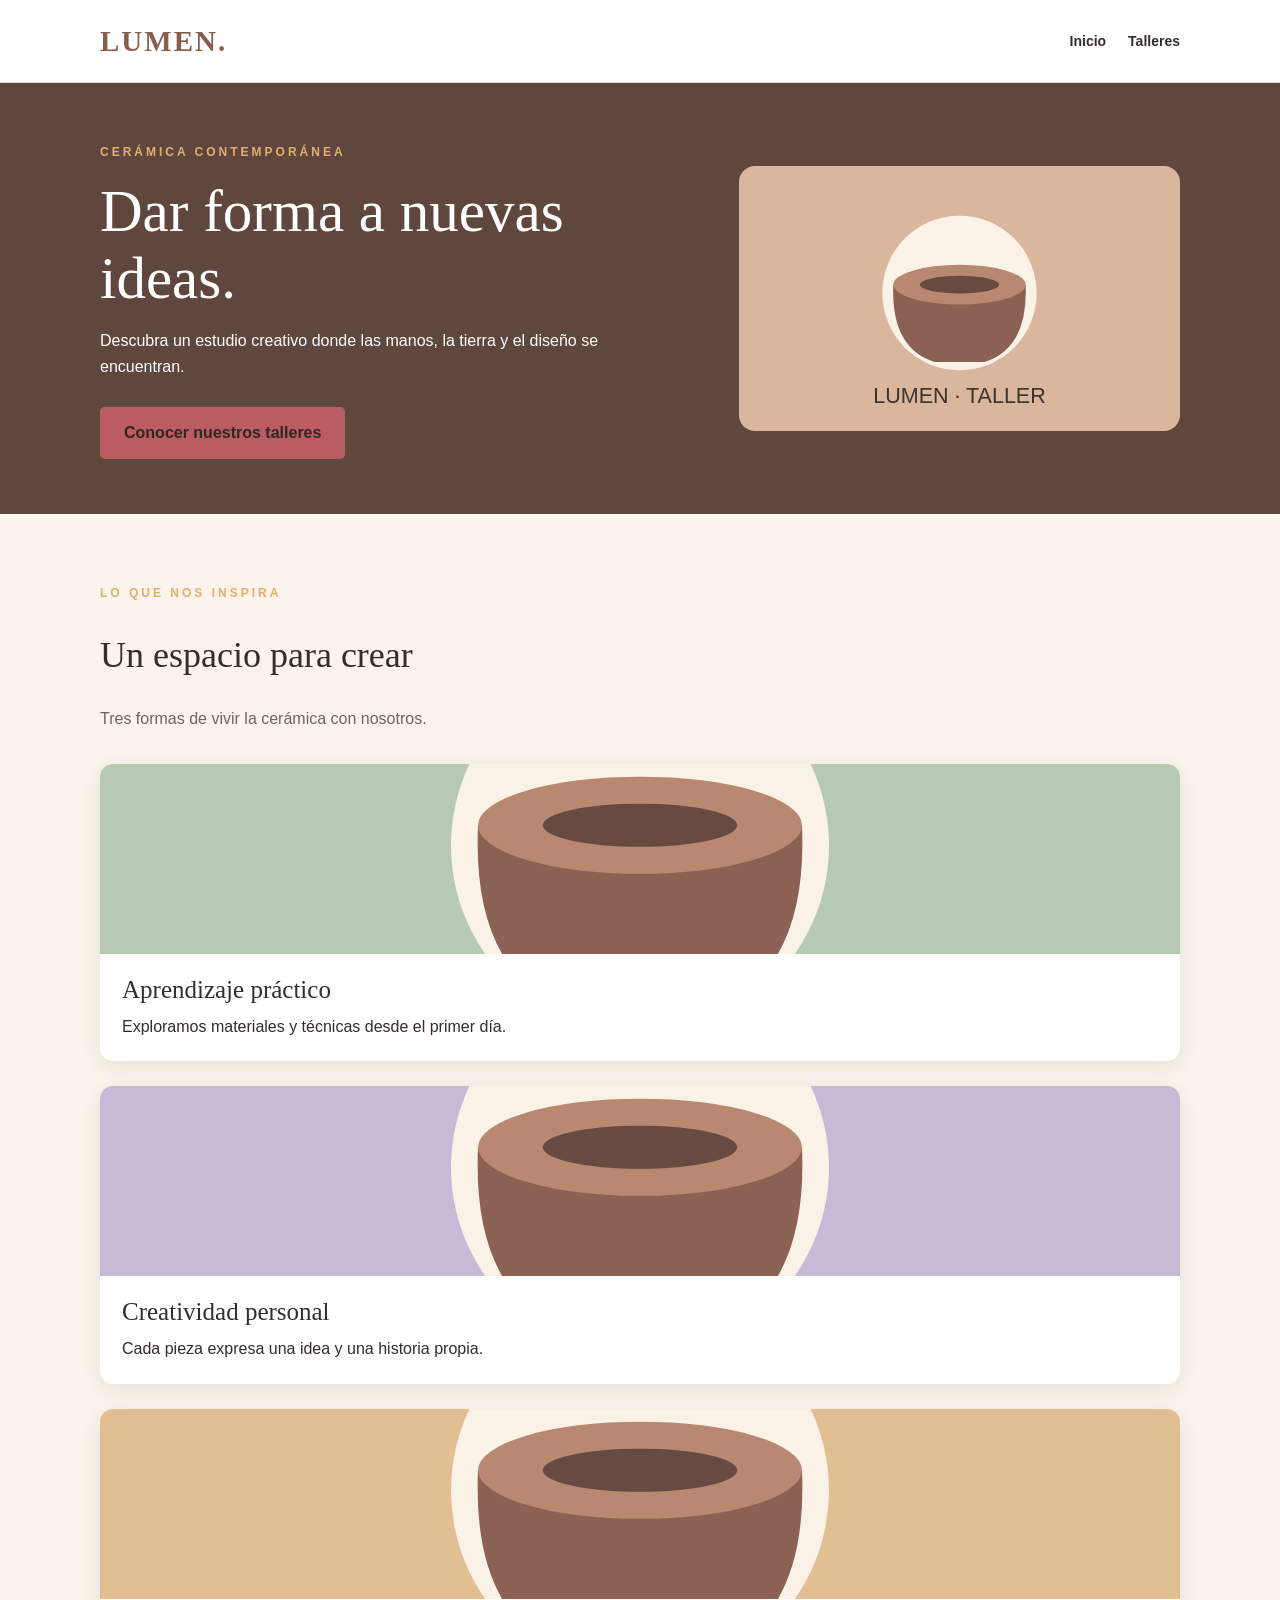
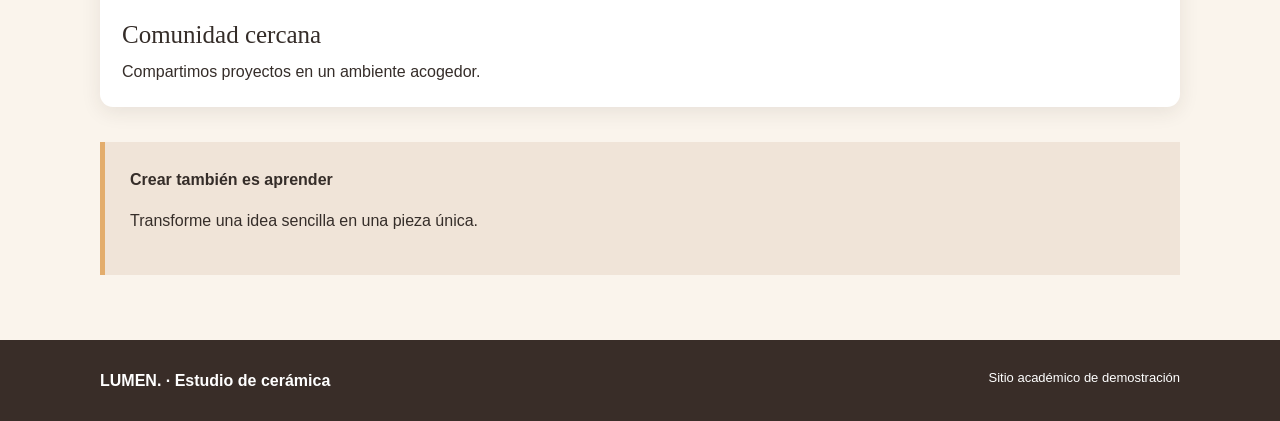
==== index.html @ 20f078f5 "Correccion de carpeta (Ignorar)" ====
<!doctype html>
<html lang="es">
  <head>
    <meta charset="utf-8" />
    <meta name="viewport" content="width=device-width, initial-scale=1" />
    <title>LUMEN | Inicio</title>
    <link rel="stylesheet" href="css/styles.css" />
  </head>
  <body>
    <header class="site-header">
      <div class="container nav-inner">
        <a class="logo" href="index.html">LUMEN.</a>
        <nav class="nav-links" aria-label="Navegación principal">
          <a href="index.html" aria-current="page">Inicio</a
          ><a href="pages/galeria.html">Talleres</a>
        </nav>
      </div>
    </header>
    <main>
      <section class="hero">
        <div class="container hero-grid">
          <div>
            <span class="eyebrow">Cerámica contemporánea</span>
            <h1>Dar forma a nuevas ideas.</h1>
            <p>
              Descubra un estudio creativo donde las manos, la tierra y el
              diseño se encuentran.
            </p>
            <a class="btn" id="hero-action" href="#"
              >Conocer nuestros talleres</a
            >
          </div>
          <img
            src="images/taller.svg"
            alt="Ilustración de piezas cerámicas LUMEN"
          />
        </div>
      </section>
      <section class="section container">
        <span class="eyebrow">Lo que nos inspira</span>
        <h2>Un espacio para crear</h2>
        <p class="muted">Tres formas de vivir la cerámica con nosotros.</p>
        <div class="feature-layout">
          <article class="tile">
            <img src="images/torno.svg" alt="Torno artesanal" />
            <div class="tile-copy">
              <h3>Aprendizaje práctico</h3>
              <p>Exploramos materiales y técnicas desde el primer día.</p>
            </div>
          </article>
          <article class="tile">
            <img src="images/modelado.svg" alt="Modelado a mano" />
            <div class="tile-copy">
              <h3>Creatividad personal</h3>
              <p>Cada pieza expresa una idea y una historia propia.</p>
            </div>
          </article>
          <article class="tile">
            <img src="images/esmaltado.svg" alt="Pieza esmaltada" />
            <div class="tile-copy">
              <h3>Comunidad cercana</h3>
              <p>Compartimos proyectos en un ambiente acogedor.</p>
            </div>
          </article>
        </div>
        <aside class="statement">
          <strong>Crear también es aprender</strong>
          <p>Transforme una idea sencilla en una pieza única.</p>
        </aside>
      </section>
    </main>
    <footer class="site-footer">
      <div class="container footer-inner">
        <strong>LUMEN. · Estudio de cerámica</strong>
        <p>Sitio académico de demostración</p>
      </div>
    </footer>
  </body>
</html>
---- css/styles.css ----
:root {
  --clay: #895d4d;
  --cream: #faf4ec;
  --accent: #e3ad6d;
  --ink: #352d29;
  --muted: #6f645e;
}
* {
  box-sizing: border-box;
}
html {
  scroll-behavior: smooth;
}
body {
  margin: 0;
  background: var(--cream);
  color: var(--ink);
  font-family: Arial, sans-serif;
  line-height: 1.6;
}
a {
  color: inherit;
  text-decoration: none;
}
img {
  display: block;
  max-width: 100%;
}
.container {
  width: min(1080px, calc(100% - 36px));
  margin: auto;
}
.site-header {
  background: white;
  border-bottom: 1px solid #e4d9ce;
}
.nav-inner {
  display: flex;
  align-items: center;
  justify-content: space-between;
  min-height: 82px;
  gap: 20px;
}
.logo {
  font-family: Georgia, serif;
  font-size: 29px;
  font-weight: bold;
  letter-spacing: 2px;
  color: var(--clay);
}
.nav-links {
  display: flex;
  gap: 22px;
  flex-wrap: wrap;
}
.nav-links a {
  font-weight: 700;
  font-size: 14px;
}
.nav-links a:hover {
  color: var(--clay);
}
.hero {
  background: #60473e;
  color: white;
}
.hero-grid {
  display: grid;
  grid-template-columns: 1.15fr 0.85fr;
  align-items: center;
  gap: 42px;
  min-height: 420px;
  padding-block: 55px;
}
.hero h1 {
  font:
    normal clamp(36px, 5vw, 59px) Georgia,
    serif;
  line-height: 1.14;
  margin: 14px 0;
}
.hero p {
  max-width: 520px;
}
.hero img {
  border-radius: 16px;
  width: 100%;
}
.eyebrow {
  color: var(--accent);
  text-transform: uppercase;
  letter-spacing: 3px;
  font-size: 12px;
  font-weight: bold;
}
.btn {
  display: inline-block;
  background: var(--accent);
  padding: 13px 24px;
  border-radius: 5px;
  color: #302821;
  font-weight: bold;
  margin-top: 12px;
}
.section {
  padding-block: 65px;
}
.section h2 {
  font:
    normal 36px Georgia,
    serif;
}
.muted {
  color: var(--muted);
}
.feature-layout {
  display: flex;
  flex-direction: column;
  gap: 25px;
  margin-top: 32px;
}
.tile {
  flex: 1;
  min-width: 0;
  background: white;
  border-radius: 13px;
  overflow: hidden;
  box-shadow: 0 5px 20px #36272118;
}
.tile img {
  width: 100%;
  height: 190px;
  object-fit: cover;
}
.tile-copy {
  padding: 22px;
}
.tile h3 {
  font:
    normal 25px Georgia,
    serif;
  margin: 0 0 10px;
}
.tile p {
  margin: 0;
}
.statement {
  background: #f0e4d8;
  padding: 25px;
  border-left: 5px solid var(--accent);
  margin-top: 35px;
}
.site-footer {
  background: #392d28;
  color: #fff;
  padding: 28px 0;
}
.footer-inner {
  display: flex;
  justify-content: space-between;
  gap: 12px;
  flex-wrap: wrap;
}
.footer-inner p {
  margin: 0;
  font-size: 13px;
}
.page-hero {
  background: #60473e;
  color: white;
  padding: 55px 0;
}
.page-hero h1 {
  font:
    normal 48px Georgia,
    serif;
  margin: 10px 0;
}
.page-grid {
  display: grid;
  grid-template-columns: repeat(3, minmax(0, 1fr));
  gap: 22px;
}
.page-grid img {
  height: 180px;
  width: 100%;
  object-fit: cover;
}
@media (max-width: 760px) {
  .nav-inner {
    flex-direction: column;
    align-items: flex-start;
    padding-block: 15px;
  }
  .nav-links {
    gap: 13px;
    flex-wrap: wrap;
  }
  .hero-grid {
    grid-template-columns: 1fr;
  }
  .feature-layout {
    flex-direction: column;
  }
  .page-grid {
    grid-template-columns: 1fr;
  }
  .page-hero h1 {
    font-size: 37px;
  }
}
/* Ajustes finales incorporados en la primera entrega */
#hero-action {
  background: #ba5c62;
}
@media (max-width: 760px) {
  .nav-inner {
    flex-direction: row;
  }
  .nav-links {
    flex-wrap: nowrap;
  }
}
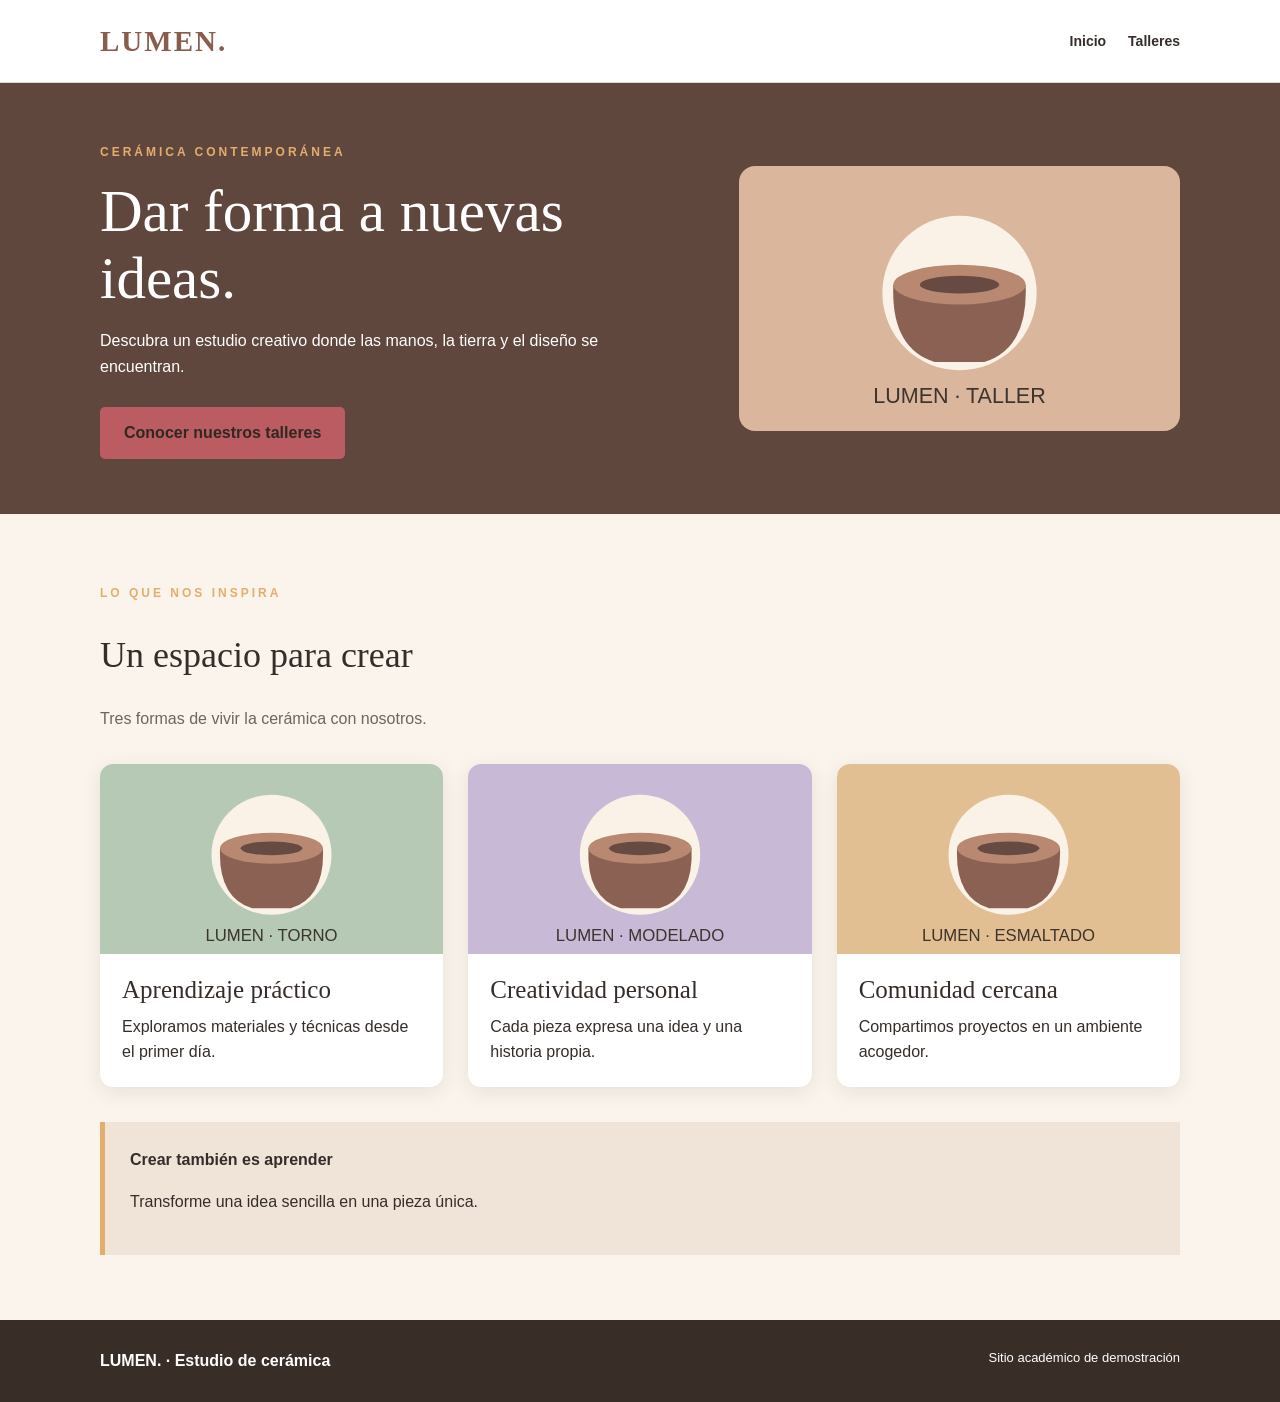
==== commit 7f41adbb: "BugFixed Incidente B" ====
--- a/index.html
+++ b/index.html
@@ -12,7 +12,7 @@
         <a class="logo" href="index.html">LUMEN.</a>
         <nav class="nav-links" aria-label="Navegación principal">
           <a href="index.html" aria-current="page">Inicio</a
-          ><a href="pages/galeria.html">Talleres</a>
+          ><a href="pages/talleres.html">Talleres</a>
         </nav>
       </div>
     </header>
--- a/css/styles.css
+++ b/css/styles.css
@@ -115,7 +115,7 @@
 }
 .feature-layout {
   display: flex;
-  flex-direction: column;
+  flex-direction: row;
   gap: 25px;
   margin-top: 32px;
 }
